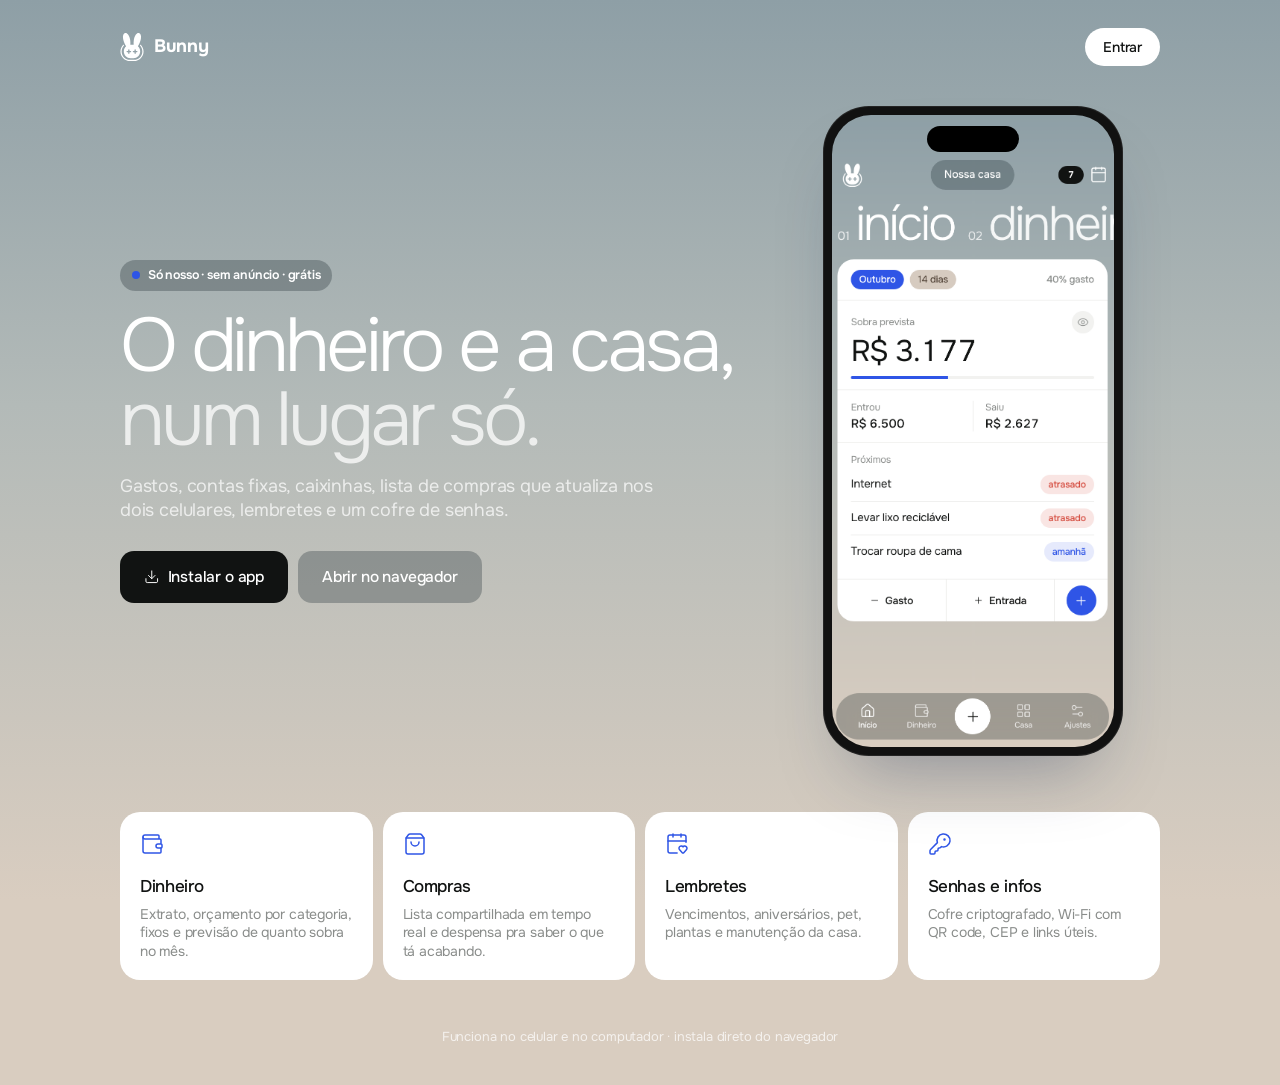
==== public/index.html @ 48e1f811 "Configura publicação na Cloudflare (pasta public + wrangler) Co-Authored-By: Claude Opus 5.5 <norepl" ====
<!doctype html>
<html lang="pt-BR">
<head>
  <meta charset="utf-8">
  <meta name="viewport" content="width=device-width, initial-scale=1, viewport-fit=cover">
  <meta name="theme-color" content="#f5f6f8">
  <title>Bunny · finanças e casa</title>
  <meta name="description" content="O app da nossa casa: dinheiro, compras, lembretes e senhas num lugar só.">
  <link rel="manifest" href="/manifest.json">
  <link rel="icon" href="/icons/favicon.svg" type="image/svg+xml">
  <link rel="apple-touch-icon" href="/icons/apple-touch-icon.png">
  <link rel="preload" href="/fonts/onest-latin-wght-normal.woff2" as="font" type="font/woff2" crossorigin>
  <script>if (matchMedia("(display-mode: standalone)").matches || navigator.standalone) location.replace("/app/");</script>
  <script src="/prefs.js"></script>
  <link rel="stylesheet" href="/app/style.css">
  <style>
    .wrap { max-width: 1080px; margin: 0 auto; padding: calc(var(--safe-t) + 18px) 20px 40px; }
    .bar-top { display: flex; align-items: center; justify-content: space-between; margin-bottom: 40px; }
    .brand { display: flex; align-items: center; gap: 10px; font-weight: 700; font-size: 18px; letter-spacing: -0.02em; }
    .brand { color: var(--on-bg); } .brand .m { color: var(--logo); display: grid; }
    .brand svg { width: 24px; height: 28px; fill: currentColor; }
    .pill-link { padding: 10px 18px; border-radius: 999px; font-weight: 500; font-size: 14px; }
    .hero-l { display: grid; gap: 40px; align-items: center; }
    .eyebrow { display: inline-flex; gap: 8px; align-items: center; padding: 7px 12px; border-radius: 999px; font-size: 12.5px; font-weight: 600; margin-bottom: 18px; }
    .eyebrow { background: var(--glass) !important; color: var(--on-bg); } .eyebrow i { width: 8px; height: 8px; border-radius: 50%; background: var(--accent); }
    h1.title { font-size: clamp(44px, 7vw, 76px); line-height: 0.98; letter-spacing: -0.055em; margin: 0 0 18px; font-weight: 300; color: var(--on-bg); }
    h1.title em { font-style: normal; color: var(--on-bg); opacity: .75; }
    .glass { background: var(--surface); }
    
    .lead { font-size: 18px; color: var(--on-bg-muted); max-width: 30em; margin: 0 0 28px; }
    .ctas { display: flex; gap: 10px; flex-wrap: wrap; }
    .ctas .btn { width: auto; padding: 0 24px; height: 52px; font-size: 15.5px; }
    .how { margin-top: 18px; border-radius: var(--r); padding: 16px 18px; font-size: 14px; line-height: 1.55; max-width: 30em; }
    .how b { font-weight: 600; }
    .phone { width: min(300px, 76vw); aspect-ratio: 9 / 19.5; margin: 0 auto; border-radius: 46px; padding: 9px; background: #111; box-shadow: 0 40px 70px -30px rgba(20, 40, 80, .35), 0 0 0 1px rgba(255,255,255,.08) inset; position: relative; }
    .phone::before { content: ""; position: absolute; top: 20px; left: 50%; transform: translateX(-50%); width: 92px; height: 26px; border-radius: 20px; background: #000; z-index: 2; }
    .phone img { width: 100%; height: 100%; object-fit: cover; object-position: top; border-radius: 39px; display: block; background: var(--bg); }
    .feats { display: grid; gap: 10px; margin-top: 56px; }
    .feat { border-radius: var(--r); padding: 20px; } .feat h3 { font-weight: 500; }
    .feat .lucide { font-size: 24px; color: var(--accent-text); }
    .feat h3 { margin: 14px 0 6px; font-size: 17px; letter-spacing: -0.02em; }
    .feat p { margin: 0; color: var(--muted); font-size: 14px; }
    footer { margin-top: 48px; color: var(--on-bg-muted); font-size: 13px; text-align: center; }
    @media (min-width: 860px) {
      .hero-l { grid-template-columns: 1.25fr .75fr; }
      .feats { grid-template-columns: repeat(4, 1fr); }
      .wrap { padding-top: 28px; }
    }
  </style>
</head>
<body>
    <div class="wrap">
    <header class="bar-top">
      <div class="brand"><span class="m" id="lm"></span>Bunny</div>
      <a class="pill-link glass" href="/app/">Entrar</a>
    </header>

    <section class="hero-l">
      <div>
        <span class="eyebrow glass"><i></i>Só nosso · sem anúncio · grátis</span>
        <h1 class="title">O dinheiro e a casa,<br><em>num lugar só.</em></h1>
        <p class="lead">Gastos, contas fixas, caixinhas, lista de compras que atualiza nos dois celulares, lembretes e um cofre de senhas.</p>
        <div class="ctas">
          <button class="btn" id="install"><i data-lucide="download"></i> Instalar o app</button>
          <a class="btn ghost" href="/app/" style="background:var(--glass);color:var(--on-bg)">Abrir no navegador</a>
        </div>
        <div class="how glass" id="how" hidden></div>
      </div>
      <div class="phone"><img src="/icons/preview.png" alt="Tela inicial do app"></div>
    </section>

    <section class="feats">
      <div class="feat glass"><i data-lucide="wallet"></i><h3>Dinheiro</h3><p>Extrato, orçamento por categoria, fixos e previsão de quanto sobra no mês.</p></div>
      <div class="feat glass"><i data-lucide="shopping-bag"></i><h3>Compras</h3><p>Lista compartilhada em tempo real e despensa pra saber o que tá acabando.</p></div>
      <div class="feat glass"><i data-lucide="calendar-heart"></i><h3>Lembretes</h3><p>Vencimentos, aniversários, pet, plantas e manutenção da casa.</p></div>
      <div class="feat glass"><i data-lucide="key-round"></i><h3>Senhas e infos</h3><p>Cofre criptografado, Wi-Fi com QR code, CEP e links úteis.</p></div>
    </section>
    <footer>Funciona no celular e no computador · instala direto do navegador</footer>
  </div>

  <script src="/vendor/lucide.min.js"></script>
  <script>
    document.getElementById("lm").innerHTML = LOGO_SVG;
    lucide.createIcons({ icons: lucide.icons, attrs: { "stroke-width": 1.5 } });
    if ("serviceWorker" in navigator) navigator.serviceWorker.register("/sw.js", { scope: "/" }).catch(() => {});

    const ua = navigator.userAgent;
    const isIOS = /iphone|ipad|ipod/i.test(ua) || (navigator.platform === "MacIntel" && navigator.maxTouchPoints > 1);
    const isMacSafari = /Macintosh/.test(ua) && /Safari/.test(ua) && !/Chrome|Chromium|Edg/.test(ua) && !isIOS;
    const isFirefox = /Firefox/.test(ua);
    const how = document.getElementById("how");
    const btn = document.getElementById("install");
    let deferred = null;
    window.addEventListener("beforeinstallprompt", (e) => { e.preventDefault(); deferred = e; });
    window.addEventListener("appinstalled", () => { how.hidden = false; how.innerHTML = "<b>Pronto!</b> O Bunny já está instalado. Pode abrir pelo ícone."; });

    function showHow(html) { how.innerHTML = html; how.hidden = false; }
    btn.addEventListener("click", async () => {
      if (deferred) {
        deferred.prompt();
        const r = await deferred.userChoice;
        deferred = null;
        if (r.outcome === "accepted") return;
      }
      if (isIOS) showHow("<b>No iPhone:</b> abra este site no <b>Safari</b>, toque em <b>Compartilhar</b> (o quadrado com a seta) e depois em <b>Adicionar à Tela de Início</b>.");
      else if (isMacSafari) showHow("<b>No Mac (Safari):</b> menu <b>Arquivo › Adicionar ao Dock</b>.");
      else if (isFirefox) showHow("O Firefox não instala apps. Abra este site no <b>Chrome</b> ou no <b>Edge</b> e toque em Instalar.");
      else showHow("<b>No Chrome ou Edge:</b> clique no ícone de instalar na barra de endereço (ou menu <b>⋮ › Instalar Bunny</b>). No Android: menu <b>⋮ › Instalar app</b>.");
    });
  </script>
</body>
</html>
---- app/style.css ----
@font-face { font-family: "Onest"; font-style: normal; font-display: swap; font-weight: 100 900; src: url("/fonts/onest-latin-wght-normal.woff2") format("woff2"); unicode-range: U+0000-00FF, U+0131, U+0152-0153, U+02BB-02BC, U+02C6, U+02DA, U+02DC, U+0304, U+0308, U+0329, U+2000-206F, U+20AC, U+2122, U+2191, U+2193, U+2212, U+2215, U+FEFF, U+FFFD; }
@font-face { font-family: "Onest"; font-style: normal; font-display: swap; font-weight: 100 900; src: url("/fonts/onest-latin-ext-wght-normal.woff2") format("woff2"); unicode-range: U+0100-02BA, U+02BD-02C5, U+02C7-02CC, U+02CE-02D7, U+02DD-02FF, U+0304, U+0308, U+0329, U+1D00-1DBF, U+1E00-1E9F, U+1EF2-1EFF, U+2020, U+20A0-20AB, U+20AD-20C0, U+2113, U+2C60-2C7F, U+A720-A7FF; }

/* =========================================================
   Tokens — estilo "Salty mail": fundo degradê neutro, títulos
   grandes e finos, pílulas de vidro, cartões brancos limpos.
   ========================================================= */
:root {
  --accent: #2f55e6;
  --on-accent: #ffffff;
  --accent-soft: color-mix(in oklab, var(--accent) 12%, transparent);
  --accent-text: var(--accent);

  --bg-top: #8e9fa6;
  --bg-mid: #b3bab8;
  --bg-bot: #d9cdc0;
  --on-bg: #ffffff;
  --on-bg-muted: rgba(255, 255, 255, 0.72);
  --glass: rgba(38, 52, 58, 0.32);
  --glass-light: rgba(255, 255, 255, 0.28);

  --surface: #ffffff;
  --surface-2: #f2f2f0;
  --line: #ececea;
  --fg: #111312;
  --muted: #8a8d8b;
  --dim: #b9bcba;
  --ink: #111312;
  --on-ink: #ffffff;
  --pos: #2f8f5b;
  --neg: #d4473a;
  --warn: #b7791f;
  --tag-beige: #d6cbc0;
  --tag-green: #bfdcae;
  --blur: blur(18px) saturate(140%);

  --r: 22px;
  --r-sm: 14px;
  --side-w: 236px;
  --safe-b: env(safe-area-inset-bottom, 0px);
  --safe-t: env(safe-area-inset-top, 0px);
  color-scheme: light;
}
:root[data-theme="dark"] {
  --bg-top: #1d2427;
  --bg-mid: #22272a;
  --bg-bot: #2b2723;
  --glass: rgba(255, 255, 255, 0.10);
  --glass-light: rgba(255, 255, 255, 0.10);
  --surface: #191c1d;
  --surface-2: #232727;
  --line: #2a2e2f;
  --fg: #eef0ef;
  --muted: #8b908e;
  --dim: #5c615f;
  --ink: #eef0ef;
  --on-ink: #111312;
  --pos: #5fc98e;
  --neg: #f08377;
  --warn: #e9b65c;
  --tag-beige: #4a423b;
  --tag-green: #33472b;
  --accent-text: color-mix(in oklab, var(--accent) 65%, #fff);
  color-scheme: dark;
}
:root[data-bg="plain"] { --bg-top: #eeeeec; --bg-mid: #eeeeec; --bg-bot: #eeeeec; --on-bg: #111312; --on-bg-muted: #8a8d8b; --glass: rgba(17, 19, 18, 0.07); --glass-light: rgba(17, 19, 18, 0.06); }
:root[data-bg="plain"][data-theme="dark"] { --bg-top: #121414; --bg-mid: #121414; --bg-bot: #121414; --on-bg: #eef0ef; --on-bg-muted: #8b908e; --glass: rgba(255,255,255,.08); --glass-light: rgba(255,255,255,.08); }
:root[data-bg="photo"] { --surface: rgba(255, 255, 255, 0.84); }
:root[data-bg="photo"][data-theme="dark"] { --surface: rgba(25, 28, 29, 0.8); }

/* ================= Base ================= */
* { box-sizing: border-box; -webkit-tap-highlight-color: transparent; }
html { background: var(--bg-bot); }
body {
  margin: 0; color: var(--fg); background: transparent;
  font-family: "Onest", system-ui, -apple-system, "Segoe UI", Roboto, sans-serif;
  font-size: 15px; line-height: 1.32; letter-spacing: -0.012em; -webkit-font-smoothing: antialiased;
  min-height: 100dvh; overscroll-behavior-y: none;
}
body::before {
  content: ""; position: fixed; inset: 0; z-index: -1; pointer-events: none;
  background: linear-gradient(180deg, var(--bg-top) 0%, var(--bg-mid) 45%, var(--bg-bot) 100%);
}
:root[data-bg="photo"] body::before { background: linear-gradient(rgba(0,0,0,.08), rgba(0,0,0,.18)), var(--photo) center / cover no-repeat; }
:root[data-bg="photo"][data-theme="dark"] body::before { background: linear-gradient(rgba(0,0,0,.4), rgba(0,0,0,.55)), var(--photo) center / cover no-repeat; }
button, input, select, textarea { font: inherit; color: inherit; letter-spacing: inherit; }
button { cursor: pointer; border: 0; background: none; padding: 0; }
a { color: inherit; text-decoration: none; }
svg.lucide { stroke-width: 1.5; width: 1em; height: 1em; flex: none; }
.big, .v, .val, .amt, .when b, .day b { font-variant-numeric: tabular-nums; }

#app { max-width: 560px; margin: 0 auto; padding: calc(var(--safe-t) + 12px) 14px calc(var(--safe-b) + 100px); }
.glass-el { background: var(--glass); -webkit-backdrop-filter: var(--blur); backdrop-filter: var(--blur); color: var(--on-bg); }

/* ================= Topo ================= */
.top { display: grid; grid-template-columns: 44px 1fr 44px; align-items: center; gap: 8px; min-height: 44px; margin: 0 0 14px; }
.top .pill { justify-self: center; }
.top #topAct { display: flex; justify-content: flex-end; gap: 6px; }
.round { width: 40px; height: 40px; border-radius: 50%; display: grid; place-items: center; font-size: 18px; background: var(--glass); color: var(--on-bg); -webkit-backdrop-filter: var(--blur); backdrop-filter: var(--blur); }
.round.ink { background: var(--ink); color: var(--on-ink); width: auto; min-width: 40px; height: 34px; border-radius: 999px; padding: 0 12px; font-size: 17px; }
.pill { display: inline-flex; align-items: center; gap: 6px; height: 40px; padding: 0 18px; border-radius: 999px; background: var(--glass); color: var(--on-bg); -webkit-backdrop-filter: var(--blur); backdrop-filter: var(--blur); font-size: 14.5px; font-weight: 500; white-space: nowrap; max-width: 60vw; overflow: hidden; text-overflow: ellipsis; }
.logo-btn { width: 40px; height: 40px; display: grid; place-items: center; color: var(--logo); }
.logo-btn svg { width: 26px; height: 31px; fill: currentColor; }
:root { --logo: #fff; }
:root[data-bg="plain"] { --logo: var(--fg); }
:root[data-logo="ink"] { --logo: #111312; }
:root[data-logo="accent"] { --logo: var(--accent); }
.count-pill { display: inline-flex; align-items: center; gap: 8px; color: var(--on-bg); }
.count-pill b { background: #111312; color: #fff; font-size: 12.5px; font-weight: 600; height: 24px; min-width: 34px; padding: 0 8px; border-radius: 999px; display: grid; place-items: center; }
.count-pill .lucide { font-size: 24px; }

/* título gigante "01 início" com o próximo espiando */
.mega-row { position: relative; display: flex; align-items: baseline; gap: 18px; margin: 4px -14px 16px; padding: 0 14px; overflow: hidden; white-space: nowrap; color: var(--on-bg); }
.mega { display: inline-flex; align-items: baseline; gap: 8px; font-size: 64px; font-weight: 300; letter-spacing: -0.05em; line-height: 0.95; margin: 0; }
.mega small { font-size: 16px; font-weight: 400; letter-spacing: 0; opacity: .85; }
.mega.next { opacity: .9; }

/* ================= Cartão principal (seções separadas por linha) ================= */
.sheet-card, .hero-card { background: var(--surface); border-radius: var(--r); overflow: hidden; margin-bottom: 12px; color: var(--fg); -webkit-backdrop-filter: var(--blur); backdrop-filter: var(--blur); }
.sec { padding: 14px 18px; }
.sec + .sec { border-top: 1px solid var(--line); }
.sec.row-sec { display: flex; align-items: center; gap: 8px; }
.sec .right { margin-left: auto; font-size: 13px; font-weight: 500; }
.lbl { font-size: 13px; color: var(--muted); margin-bottom: 3px; display: flex; align-items: center; gap: 6px; }
.val { font-size: 16px; font-weight: 500; }
.sec .big, .hero-card .big { font-size: 40px; font-weight: 400; letter-spacing: -0.045em; line-height: 1.05; }
.two { display: grid; grid-template-columns: 1fr 1fr; }
.two > div + div { border-left: 1px solid var(--line); padding-left: 16px; }
.card-foot { display: flex; align-items: center; border-top: 1px solid var(--line); }
.card-foot button, .card-foot a { flex: 1; height: 56px; display: flex; align-items: center; justify-content: center; gap: 7px; font-size: 14px; font-weight: 500; }
.card-foot > * + * { border-left: 1px solid var(--line); }
.card-foot .go { flex: 0 0 72px; }
.card-foot .go span { width: 40px; height: 40px; border-radius: 50%; background: var(--accent); color: var(--on-accent); display: grid; place-items: center; font-size: 19px; }

/* compat: hero-card antigo vira cartão branco */
.hero-card { padding: 16px 18px; }
.hc-top { display: flex; align-items: center; justify-content: space-between; font-size: 13px; color: var(--muted); }
.hero-card .big { margin: 4px 0 12px; }
.hc-pills { display: flex; gap: 6px; flex-wrap: wrap; }
.hc-pills span, .tag { display: inline-flex; align-items: center; gap: 5px; height: 26px; padding: 0 11px; border-radius: 999px; font-size: 13px; font-weight: 500; background: var(--surface-2); color: var(--fg); white-space: nowrap; }
.tag.blue { background: var(--accent); color: var(--on-accent); }
.tag.beige { background: var(--tag-beige); color: #fff; }
:root[data-theme="dark"] .tag.beige { color: var(--fg); }
.tag.green { background: var(--tag-green); color: #1f3a17; }
:root[data-theme="dark"] .tag.green { color: var(--fg); }
.hc-bar, .meter { height: 4px; border-radius: 4px; background: var(--surface-2); overflow: hidden; margin-top: 12px; }
.hc-bar i, .meter i { display: block; height: 100%; background: var(--accent); }
.hc-foot { display: flex; justify-content: space-between; font-size: 12.5px; color: var(--muted); margin-top: 6px; }
.eye { width: 30px; height: 30px; border-radius: 50%; display: inline-grid; place-items: center; color: var(--muted); font-size: 16px; background: var(--surface-2); }

/* meses como os dias do calendário da referência */
.days { display: flex; gap: 8px; overflow-x: auto; margin: 0 -14px 16px; padding: 6px 14px; scrollbar-width: none; align-items: center; }
.days::-webkit-scrollbar { display: none; }
.day { flex: none; width: 66px; height: 72px; border-radius: 16px; background: var(--surface); display: flex; flex-direction: column; align-items: center; justify-content: center; gap: 2px; color: var(--fg); }
.day b { font-size: 22px; font-weight: 400; letter-spacing: -0.03em; line-height: 1; }
.day small { font-size: 12px; color: var(--muted); }
.day.on { width: 76px; height: 86px; position: relative; }
.day.on::after { content: ""; position: absolute; bottom: 10px; width: 22px; height: 3px; border-radius: 3px; background: var(--accent); }

/* ================= Listas ================= */
.section-title { font-size: 15px; color: var(--on-bg); margin: 20px 6px 8px; font-weight: 400; display: flex; justify-content: space-between; align-items: center; gap: 10px; }
.section-title:first-child { margin-top: 0; }
.section-title span { font-weight: 400; color: var(--on-bg-muted); font-size: 13px; }
.list, .card { background: var(--surface); border-radius: var(--r); overflow: hidden; -webkit-backdrop-filter: var(--blur); backdrop-filter: var(--blur); }
.card { padding: 14px 18px; position: relative; }
.card + .card { margin-top: 8px; }
.card .row { padding-left: 0; padding-right: 0; }
.card-head { display: flex; justify-content: space-between; align-items: center; font-size: 13px; color: var(--muted); margin-bottom: 2px; }
.card-head a { color: var(--accent-text); font-weight: 500; }
.badge { min-width: 22px; height: 22px; padding: 0 7px; border-radius: 999px; background: #111312; color: #fff; display: inline-grid; place-items: center; font-size: 11.5px; font-weight: 600; }
.row { display: flex; align-items: center; gap: 12px; padding: 12px 18px; min-height: 54px; }
.row + .row { border-top: 1px solid var(--line); }
.row .ic { width: 24px; display: grid; place-items: center; font-size: 19px; flex: none; color: var(--muted); }
.row .ic.acc { color: var(--accent-text); }
.row .main { flex: 1; min-width: 0; }
.row .t { font-size: 15px; font-weight: 400; overflow: hidden; text-overflow: ellipsis; white-space: nowrap; }
.row .s { font-size: 12.5px; color: var(--muted); margin-top: 1px; overflow: hidden; text-overflow: ellipsis; white-space: nowrap; }
.row .v { font-weight: 500; text-align: right; white-space: nowrap; font-size: 15px; }
.row .v small { display: block; font-size: 11px; color: var(--muted); font-weight: 400; }
.row.done .t { text-decoration: line-through; color: var(--dim); }
.row > .muted { color: var(--dim); }
.datechip { font-size: 12.5px; font-weight: 500; height: 26px; display: inline-grid; place-items: center; padding: 0 11px; border-radius: 999px; background: var(--surface-2); color: var(--muted); white-space: nowrap; }
.datechip.late { background: color-mix(in oklab, var(--neg) 14%, transparent); color: var(--neg); }
.datechip.soon { background: var(--accent-soft); color: var(--accent-text); }
.pos { color: var(--pos); }
.neg { color: var(--neg); }
.warn { color: var(--warn); }
.muted { color: var(--muted); }
.empty { color: var(--muted); text-align: center; padding: 24px 18px; font-size: 14px; }
.add-row { display: flex; align-items: center; justify-content: space-between; width: 100%; border: 1.5px dashed color-mix(in oklab, var(--on-bg) 55%, transparent); border-radius: var(--r); padding: 15px 18px; margin-top: 10px; color: var(--on-bg); font-size: 15px; }
.add-row .lucide { font-size: 18px; }
.check { width: 24px; height: 24px; border-radius: 50%; border: 1.5px solid var(--dim); display: grid; place-items: center; flex: none; font-size: 14px; color: transparent; }
.check.on { background: var(--accent); border-color: var(--accent); color: var(--on-accent); }
.icon-btn { width: 34px; height: 34px; border-radius: 50%; display: grid; place-items: center; font-size: 16px; flex: none; color: var(--muted); border: 1px solid var(--line); }
.bar { height: 4px; background: var(--surface-2); border-radius: 4px; overflow: hidden; margin-top: 10px; }
.bar i { display: block; height: 100%; background: var(--accent); }
.bar i.over { background: var(--neg); }
.pic { font-size: 21px; color: var(--accent-text); width: 26px; display: grid; place-items: center; flex: none; }
.person { display: flex; align-items: center; gap: 12px; }
.person .main { flex: 1; min-width: 0; }
.person .t { font-size: 15px; }
.person .s { font-size: 12.5px; color: var(--muted); }
.hint { font-size: 12.5px; color: var(--on-bg-muted); margin: 8px 6px 0; }

/* abas: pílulas sobre o fundo */
.chips, .tabs-top { display: flex; gap: 6px; overflow-x: auto; margin: 0 -14px 12px; padding: 2px 14px; scrollbar-width: none; }
.chips::-webkit-scrollbar, .tabs-top::-webkit-scrollbar { display: none; }
.chip, .tabs-top button { flex: none; height: 34px; padding: 0 15px; border-radius: 999px; font-size: 14px; font-weight: 500; color: var(--on-bg); background: var(--glass-light); -webkit-backdrop-filter: var(--blur); backdrop-filter: var(--blur); white-space: nowrap; }
.chip.on, .tabs-top button.on { background: var(--surface); color: var(--fg); }
.small-chip { height: 28px; padding: 0 12px; border-radius: 999px; font-size: 13px; font-weight: 500; background: var(--surface-2); white-space: nowrap; }
.small-chip.on { background: var(--accent); color: var(--on-accent); }
.seg { display: flex; background: var(--surface-2); border-radius: 999px; padding: 3px; gap: 3px; }
.seg button { flex: 1; height: 40px; border-radius: 999px; color: var(--muted); font-size: 14px; font-weight: 500; }
.seg button.on { background: var(--surface); color: var(--fg); box-shadow: 0 1px 3px rgba(0, 0, 0, 0.1); }
.list .seg, .card .seg { margin: 0; }

/* grade da Casa: quadradinhos brancos como os dias */
.tiles3 { display: grid; grid-template-columns: repeat(3, 1fr); gap: 8px; }
.tile { background: var(--surface); border-radius: 18px; padding: 18px 6px 14px; display: flex; flex-direction: column; align-items: center; gap: 9px; font-size: 13.5px; position: relative; color: var(--fg); -webkit-backdrop-filter: var(--blur); backdrop-filter: var(--blur); }
.tile .lucide { font-size: 26px; stroke-width: 1.4; }
.tile .count { position: absolute; top: 9px; right: 9px; min-width: 22px; height: 20px; padding: 0 6px; border-radius: 999px; background: #111312; color: #fff; font-size: 11px; font-weight: 600; display: grid; place-items: center; }
.tile .dots { position: absolute; top: 9px; display: flex; gap: 3px; }

/* caixinhas */
.box-row { padding: 16px 18px; }
.box-row + .box-row { border-top: 1px solid var(--line); }
.box-row .top-line { display: flex; align-items: baseline; justify-content: space-between; gap: 10px; }
.box-row .name { font-size: 15px; }
.box-row .amt { font-size: 22px; font-weight: 400; letter-spacing: -0.03em; }
.box-row .sub { font-size: 12.5px; color: var(--muted); }
.box-row .acts { display: flex; gap: 6px; margin-top: 12px; }
.box-row .acts button { height: 32px; padding: 0 14px; border-radius: 999px; font-size: 13px; font-weight: 500; border: 1px solid var(--line); }
.box-row .acts button.pri { background: var(--accent); color: var(--on-accent); border-color: var(--accent); }

/* notas */
.note-card { background: var(--surface); border-radius: var(--r); padding: 16px 18px; margin-bottom: 8px; }
.note-card p { margin: 0 0 10px; white-space: pre-wrap; font-size: 15.5px; line-height: 1.45; }
.note-card footer { display: flex; justify-content: space-between; align-items: center; color: var(--muted); font-size: 12.5px; }

/* quadro / kanban */
.board { display: grid; }
.col-head, .kcol-head { display: flex; align-items: center; gap: 8px; justify-content: space-between; font-size: 15px; color: var(--on-bg); margin: 20px 6px 8px; }
.col-head a { color: var(--on-bg-muted); font-size: 13px; }
.kcol-head { justify-content: flex-start; }
.kanban { display: grid; }
.kanban > div:first-child .kcol-head { margin-top: 0; }
.kcard { background: var(--surface); border-radius: var(--r-sm); padding: 13px 14px; display: flex; gap: 10px; align-items: flex-start; margin-bottom: 6px; cursor: pointer; }
.kcard .t { font-size: 15px; }
.kcard .s { font-size: 12.5px; color: var(--muted); margin-top: 2px; }
.kcard.done .t { text-decoration: line-through; color: var(--dim); }
.kempty { font-size: 13px; color: var(--on-bg-muted); padding: 4px 6px 10px; }
.kanban > div.over { outline: 2px dashed var(--on-bg); outline-offset: 2px; border-radius: var(--r); }

/* ================= Navegação ================= */
.nav {
  position: fixed; z-index: 10; left: 50%; transform: translateX(-50%); bottom: calc(var(--safe-b) + 10px);
  width: min(400px, calc(100% - 24px)); height: 62px; border-radius: 999px; padding: 0 6px;
  display: grid; grid-template-columns: 1fr 1fr 64px 1fr 1fr; align-items: center;
  background: var(--glass); -webkit-backdrop-filter: var(--blur); backdrop-filter: var(--blur);
}
.nav a { display: flex; flex-direction: column; align-items: center; gap: 2px; font-size: 10.5px; font-weight: 500; color: var(--on-bg-muted); }
.nav a .lucide { font-size: 21px; }
.nav a.on { color: var(--on-bg); }
.nav .fab { width: 48px; height: 48px; border-radius: 50%; margin: 0 auto; display: grid; place-items: center; font-size: 21px; background: #fff; color: #111312; }
:root[data-theme="dark"] .nav .fab { background: var(--fg); }
.nav[hidden], .side[hidden] { display: none !important; }
.side { display: none; }

/* ================= Formulários / gaveta ================= */
.field { display: block; margin-bottom: 12px; }
.field span { display: block; font-size: 13px; color: var(--muted); margin: 0 4px 6px; }
.input, .field input, .field select, .field textarea { width: 100%; background: var(--surface-2); border: 1.5px solid transparent; border-radius: var(--r-sm); padding: 13px 14px; font-size: 16px; outline: none; appearance: none; }
.field textarea { min-height: 88px; resize: vertical; }
.input:focus, .field input:focus, .field select:focus, .field textarea:focus { border-color: var(--accent); background: var(--surface); }
.quick-add { display: flex; gap: 8px; margin-bottom: 10px; }
.quick-add .input { background: var(--surface); flex: 1; border-radius: 999px; padding-left: 18px; }
.quick-add .round { width: 48px; height: 48px; background: var(--ink); color: var(--on-ink); flex: none; }
.toggle { display: flex; align-items: center; justify-content: space-between; gap: 12px; padding: 13px 18px; font-size: 15px; }
.list .toggle + .toggle { border-top: 1px solid var(--line); }
.sheet .toggle { background: var(--surface-2); border-radius: var(--r-sm); margin-bottom: 12px; padding: 13px 14px; }
.switch { appearance: none; width: 44px; height: 26px; border-radius: 999px; background: var(--dim); position: relative; transition: 0.2s; flex: none; cursor: pointer; margin: 0; }
.switch::after { content: ""; position: absolute; top: 3px; left: 3px; width: 20px; height: 20px; border-radius: 50%; background: #fff; transition: 0.2s; box-shadow: 0 1px 3px rgba(0, 0, 0, 0.2); }
.switch:checked { background: var(--accent); }
.switch:checked::after { transform: translateX(18px); }
.btn { height: 52px; border-radius: 999px; background: var(--ink); color: var(--on-ink); font-weight: 500; font-size: 15.5px; width: 100%; display: inline-flex; align-items: center; justify-content: center; gap: 8px; }
.btn.acc { background: var(--accent); color: var(--on-accent); }
.btn.ghost { background: var(--surface-2); color: var(--fg); }
.btn.danger { background: transparent; color: var(--neg); }
.btn:disabled { opacity: 0.6; }

.scrim { position: fixed; inset: 0; background: rgba(20, 26, 28, 0.35); z-index: 20; opacity: 0; transition: opacity 0.2s; }
.scrim.show { opacity: 1; }
.sheet { position: fixed; left: 0; right: 0; bottom: 0; z-index: 21; max-width: 560px; margin: 0 auto; background: var(--surface); border-radius: 28px 28px 0 0; padding: 10px 16px calc(var(--safe-b) + 18px); max-height: 92dvh; overflow-y: auto; transform: translateY(100%); transition: transform 0.26s cubic-bezier(0.2, 0.8, 0.2, 1); }
:root[data-bg="photo"] .sheet { background: var(--surface); }
.sheet.show { transform: none; }
.sheet .grab { width: 40px; height: 4px; border-radius: 4px; background: var(--line); margin: 0 auto 14px; }
.sheet h2 { font-size: 22px; font-weight: 400; margin: 0 4px 16px; letter-spacing: -0.03em; }
.sheet .actions { display: grid; gap: 8px; margin-top: 18px; }
.sheet .list { background: var(--surface-2); }
.sheet-grid { display: grid; grid-template-columns: repeat(3, 1fr); gap: 8px; }
.sheet-grid button { background: var(--surface-2); border-radius: 18px; padding: 16px 6px 14px; display: flex; flex-direction: column; align-items: center; gap: 8px; font-size: 13.5px; }
.sheet-grid .lucide { font-size: 22px; }

.toast { position: fixed; left: 50%; bottom: calc(var(--safe-b) + 86px); transform: translateX(-50%) translateY(16px); background: #111312; color: #fff; padding: 10px 16px; border-radius: 999px; font-size: 14px; opacity: 0; transition: 0.2s; z-index: 40; white-space: nowrap; pointer-events: none; }
.toast.show { opacity: 1; transform: translateX(-50%); }

.swatches { display: flex; gap: 10px; flex-wrap: wrap; padding: 14px 18px; }
.swatch { width: 32px; height: 32px; border-radius: 50%; outline: 2px solid transparent; outline-offset: 3px; }
.swatch.on { outline-color: var(--fg); }
.bg-opts { display: grid; grid-template-columns: repeat(3, 1fr); gap: 8px; padding: 12px; }
.bg-opt { border-radius: var(--r-sm); border: 1.5px solid var(--line); padding: 8px; font-size: 13px; text-align: center; }
.bg-opt i { display: block; height: 56px; border-radius: 9px; margin-bottom: 6px; background: var(--surface-2) center / cover; }
.bg-opt.on { border-color: var(--accent); color: var(--accent-text); }

/* ================= Login ================= */
.auth { min-height: calc(100dvh - 60px); display: flex; flex-direction: column; justify-content: center; max-width: 400px; margin: 0 auto; color: var(--on-bg); }
.auth .logo { color: var(--logo); margin-bottom: 14px; }
.auth .logo svg { width: 46px; height: 54px; fill: currentColor; }
.auth .logo .lucide { font-size: 40px; }
.auth h1 { font-size: 56px; font-weight: 300; margin: 0 0 6px; letter-spacing: -0.05em; line-height: 1; }
.auth p { color: var(--on-bg-muted); margin: 0 0 24px; }
.auth form { background: var(--surface); border-radius: var(--r); padding: 18px; color: var(--fg); }
.auth .btn { margin-top: 4px; }
.link-btn { color: var(--on-bg); font-size: 14px; margin-top: 16px; text-align: center; width: 100%; font-weight: 500; }
.link-btn.muted { color: var(--on-bg-muted); }

.code { font-family: ui-monospace, "SF Mono", Menlo, monospace; letter-spacing: 0.16em; font-size: 26px; font-weight: 500; }
.qr { background: #fff; border-radius: 16px; padding: 14px; width: 210px; margin: 0 auto 8px; }
.qr svg { width: 100%; height: auto; display: block; }
.secret { font-family: ui-monospace, "SF Mono", Menlo, monospace; }
.center { text-align: center; }
.spin { animation: spin 1s linear infinite; }
@keyframes spin { to { transform: rotate(360deg); } }
.loading { display: grid; place-items: center; min-height: 50dvh; color: var(--on-bg); font-size: 26px; }
.offline { display: inline-flex; gap: 6px; align-items: center; font-size: 12.5px; color: var(--on-bg); margin-bottom: 10px; }

:root[data-private="on"] :is(.big, .val, .money, .amt),
:root[data-private="on"] #app:is([data-route="financas"], [data-route="fixos"], [data-route="caixinhas"], [data-route="desejos"]) .row .v { filter: blur(8px); }

#app > * { animation: rise 0.28s cubic-bezier(0.2, 0.8, 0.2, 1) both; }
@keyframes rise { from { opacity: 0; transform: translateY(4px); } }
@media (prefers-reduced-motion: reduce) { #app > * { animation: none; } }
@media (max-width: 979px) { .desk-only { display: none !important; } }
@media (max-width: 370px) { .mega { font-size: 54px; } .sec .big { font-size: 34px; } }

/* ================= PC ================= */
@media (min-width: 980px) {
  .nav { display: none !important; }
  .side { display: flex; flex-direction: column; position: fixed; left: 14px; top: 14px; bottom: 14px; width: calc(var(--side-w) - 14px); z-index: 10; padding: 18px 12px; border-radius: 26px; background: var(--glass); -webkit-backdrop-filter: var(--blur); backdrop-filter: var(--blur); color: var(--on-bg); overflow-y: auto; }
  .side .brand { display: flex; align-items: center; gap: 10px; font-weight: 500; font-size: 17px; padding: 0 8px; margin-bottom: 18px; }
  .side .brand span { color: var(--logo); display: grid; }
  .side .brand svg { width: 22px; height: 26px; fill: currentColor; }
  .side .new { height: 40px; border-radius: 999px; background: #fff; color: #111312; font-weight: 500; font-size: 14px; display: flex; align-items: center; justify-content: center; gap: 6px; margin-bottom: 14px; }
  .side .grp { font-size: 12px; color: var(--on-bg-muted); padding: 0 10px; margin: 14px 0 4px; }
  .side a.it { display: flex; align-items: center; gap: 10px; height: 36px; padding: 0 10px; border-radius: 999px; font-size: 14px; color: var(--on-bg); opacity: .85; }
  .side a.it .lucide { font-size: 18px; }
  .side a.it:hover { background: var(--glass-light); opacity: 1; }
  .side a.it.on { background: var(--surface); color: var(--fg); opacity: 1; }
  .side .foot { margin-top: auto; padding-top: 14px; display: flex; align-items: center; gap: 10px; padding-left: 8px; }
  .side .foot .who { flex: 1; min-width: 0; font-size: 13.5px; }
  .side .foot .who small { display: block; color: var(--on-bg-muted); font-size: 12px; overflow: hidden; text-overflow: ellipsis; white-space: nowrap; }
  .theme-pill { display: flex; gap: 2px; background: var(--glass-light); border-radius: 999px; padding: 3px; }
  .theme-pill button { width: 30px; height: 30px; border-radius: 50%; display: grid; place-items: center; color: var(--on-bg); font-size: 15px; }
  .theme-pill button.on { background: var(--surface); color: var(--fg); }

  #app { max-width: none; margin: 0 0 0 var(--side-w); padding: 26px 40px 60px; }
  #app > * { max-width: 1160px; }
  #app[data-route]:not([data-route="home"]):not([data-route="tarefas"]) > * { max-width: 720px; }
  .top .round[data-a="back"] { visibility: hidden; }
  .mega { font-size: 84px; }
  .board { grid-template-columns: repeat(3, minmax(0, 1fr)); gap: 14px; align-items: start; }
  .board .col-head { margin-top: 0; }
  .home-wrap { display: grid; grid-template-columns: minmax(0, 1fr) minmax(0, 1fr); gap: 14px; align-items: start; }
  .home-wrap .board { grid-template-columns: 1fr; gap: 0; }
  .home-wrap .board .col + .col .col-head { margin-top: 18px; }
  .kanban { grid-template-columns: repeat(4, minmax(0, 1fr)); gap: 12px; align-items: start; }
  .kanban > div { background: var(--glass-light); -webkit-backdrop-filter: var(--blur); backdrop-filter: var(--blur); border-radius: var(--r); padding: 12px; min-height: 280px; }
  .kanban .kcol-head { margin: 2px 4px 10px; }
  .sheet { bottom: auto; top: 50%; left: 50%; right: auto; width: 480px; border-radius: 28px; max-height: 86dvh; transform: translate(-50%, -46%); opacity: 0; transition: 0.2s; }
  .sheet.show { transform: translate(-50%, -50%); opacity: 1; }
  .toast { bottom: 28px; left: calc(50% + var(--side-w) / 2); }
}
.top { grid-template-columns: 1fr auto 1fr; }
.top > :first-child { justify-self: start; }
.sec .row { padding: 9px 0; min-height: 44px; }
.sec .row + .row { border-top: 1px solid var(--line); }
/* cartões de vidro (opção) */
:root[data-hero="glass"] { --surface: rgba(255, 255, 255, 0.6); --line: rgba(17, 19, 18, 0.07); --surface-2: rgba(17, 19, 18, 0.05); }
:root[data-hero="glass"][data-theme="dark"] { --surface: rgba(30, 34, 36, 0.55); --line: rgba(255,255,255,.07); --surface-2: rgba(255,255,255,.06); }
:root[data-hero="glass"] .sheet { background: color-mix(in oklab, var(--bg-bot) 92%, #fff); }
:root[data-hero="glass"][data-theme="dark"] .sheet { background: #1c2022; }
.tag.beige { color: #5a4c40; }
.chip, .tabs-top button { background: var(--glass); }
.chip.on, .tabs-top button.on { background: var(--surface); }
#app > form .field span, #app > section .field span { color: var(--on-bg-muted); }
#app form.card .field span { color: var(--muted); }
@media (min-width: 980px) { .top .logo-btn { visibility: hidden; } }
/* título do topo menor */
.mega { font-size: 42px; gap: 6px; letter-spacing: -0.04em; }
.mega small { font-size: 13px; }
.mega-row { margin-bottom: 14px; gap: 14px; }
@media (max-width: 370px) { .mega { font-size: 38px; } }
@media (min-width: 980px) { .mega { font-size: 54px; } }

/* ===== raio único e consistente ===== */
:root { --r: 20px; --r-sm: 14px; }
.sheet-card, .hero-card, .list, .card, .note-card, .tile, .day, .kcard, .add-row, .bg-opt { border-radius: var(--r); }
.kcard, .bg-opt, .day, .sheet-grid button { border-radius: var(--r-sm); }
.day.on { border-radius: var(--r-sm); }
.tile { border-radius: var(--r-sm); }
.input, .field input, .field select, .field textarea { border-radius: var(--r-sm); }
.quick-add .input { border-radius: var(--r-sm); }
.quick-add .round { border-radius: var(--r-sm); }
.btn { border-radius: var(--r-sm); }
.seg { border-radius: var(--r-sm); }
.seg button { border-radius: 11px; }
.sheet { border-radius: 24px 24px 0 0; }
.card[style*="padding:6px"] { border-radius: var(--r); }
.card[style*="padding:6px"] .seg { border-radius: 14px; }
.box-row .acts button { border-radius: 10px; }
.card-foot .go span { border-radius: 12px; }

/* título do topo normal */
.page-title { font-size: 30px; font-weight: 500; letter-spacing: -0.03em; color: var(--on-bg); margin: 2px 4px 16px; line-height: 1.1; }
@media (min-width: 980px) { .page-title { font-size: 34px; } }
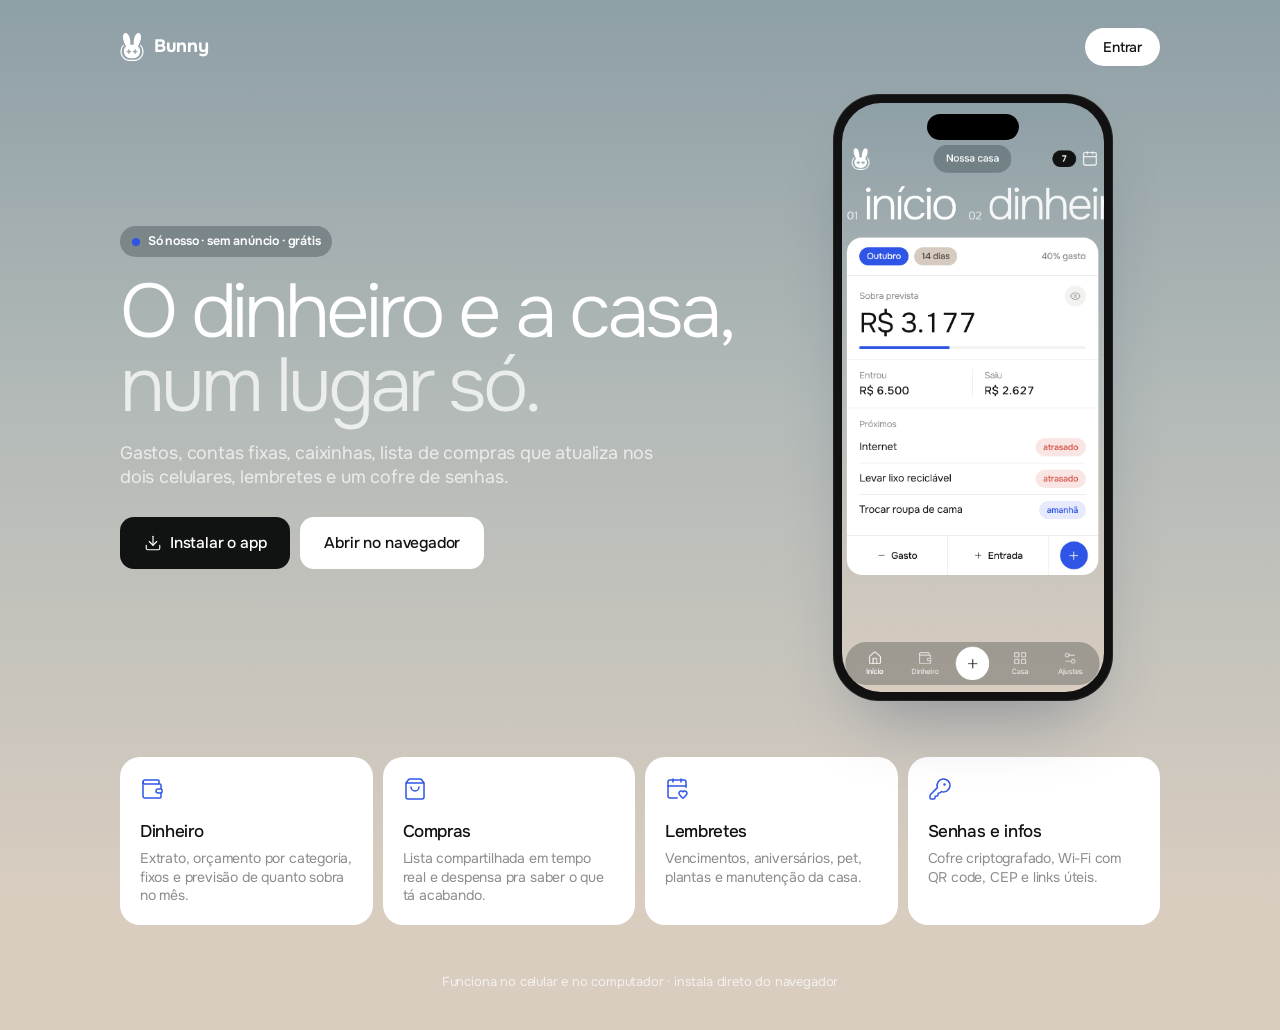
==== commit e1614111: "Revisão: página de instalar alinhada, atalhos de gasto/receita fixa, botões do formulário fixos Co-A" ====
--- a/public/index.html
+++ b/public/index.html
@@ -15,12 +15,12 @@
   <link rel="stylesheet" href="/app/style.css">
   <style>
     .wrap { max-width: 1080px; margin: 0 auto; padding: calc(var(--safe-t) + 18px) 20px 40px; }
-    .bar-top { display: flex; align-items: center; justify-content: space-between; margin-bottom: 40px; }
+    .bar-top { display: flex; align-items: center; justify-content: space-between; margin-bottom: 28px; }
     .brand { display: flex; align-items: center; gap: 10px; font-weight: 700; font-size: 18px; letter-spacing: -0.02em; }
     .brand { color: var(--on-bg); } .brand .m { color: var(--logo); display: grid; }
     .brand svg { width: 24px; height: 28px; fill: currentColor; }
     .pill-link { padding: 10px 18px; border-radius: 999px; font-weight: 500; font-size: 14px; }
-    .hero-l { display: grid; gap: 40px; align-items: center; }
+    .hero-l { display: grid; gap: 40px; align-items: start; }
     .eyebrow { display: inline-flex; gap: 8px; align-items: center; padding: 7px 12px; border-radius: 999px; font-size: 12.5px; font-weight: 600; margin-bottom: 18px; }
     .eyebrow { background: var(--glass) !important; color: var(--on-bg); } .eyebrow i { width: 8px; height: 8px; border-radius: 50%; background: var(--accent); }
     h1.title { font-size: clamp(44px, 7vw, 76px); line-height: 0.98; letter-spacing: -0.055em; margin: 0 0 18px; font-weight: 300; color: var(--on-bg); }
@@ -29,10 +29,10 @@
     
     .lead { font-size: 18px; color: var(--on-bg-muted); max-width: 30em; margin: 0 0 28px; }
     .ctas { display: flex; gap: 10px; flex-wrap: wrap; }
-    .ctas .btn { width: auto; padding: 0 24px; height: 52px; font-size: 15.5px; }
+    .ctas { align-items: center; } .ctas .btn { width: auto; padding: 0 24px; height: 52px; font-size: 15.5px; line-height: 1; } .ctas .btn svg { width: 18px; height: 18px; }
     .how { margin-top: 18px; border-radius: var(--r); padding: 16px 18px; font-size: 14px; line-height: 1.55; max-width: 30em; }
     .how b { font-weight: 600; }
-    .phone { width: min(300px, 76vw); aspect-ratio: 9 / 19.5; margin: 0 auto; border-radius: 46px; padding: 9px; background: #111; box-shadow: 0 40px 70px -30px rgba(20, 40, 80, .35), 0 0 0 1px rgba(255,255,255,.08) inset; position: relative; }
+    .phone { width: min(280px, 72vw, 46vh); aspect-ratio: 9 / 19.5; margin: 0 auto; border-radius: 46px; padding: 9px; background: #111; box-shadow: 0 40px 70px -30px rgba(20, 40, 80, .35), 0 0 0 1px rgba(255,255,255,.08) inset; position: relative; }
     .phone::before { content: ""; position: absolute; top: 20px; left: 50%; transform: translateX(-50%); width: 92px; height: 26px; border-radius: 20px; background: #000; z-index: 2; }
     .phone img { width: 100%; height: 100%; object-fit: cover; object-position: top; border-radius: 39px; display: block; background: var(--bg); }
     .feats { display: grid; gap: 10px; margin-top: 56px; }
@@ -42,7 +42,7 @@
     .feat p { margin: 0; color: var(--muted); font-size: 14px; }
     footer { margin-top: 48px; color: var(--on-bg-muted); font-size: 13px; text-align: center; }
     @media (min-width: 860px) {
-      .hero-l { grid-template-columns: 1.25fr .75fr; }
+      .hero-l { grid-template-columns: 1.25fr .75fr; align-items: center; min-height: min(560px, 70vh); }
       .feats { grid-template-columns: repeat(4, 1fr); }
       .wrap { padding-top: 28px; }
     }
@@ -62,7 +62,7 @@
         <p class="lead">Gastos, contas fixas, caixinhas, lista de compras que atualiza nos dois celulares, lembretes e um cofre de senhas.</p>
         <div class="ctas">
           <button class="btn" id="install"><i data-lucide="download"></i> Instalar o app</button>
-          <a class="btn ghost" href="/app/" style="background:var(--glass);color:var(--on-bg)">Abrir no navegador</a>
+          <a class="btn ghost" href="/app/" style="background:#fff;color:#111312">Abrir no navegador</a>
         </div>
         <div class="how glass" id="how" hidden></div>
       </div>
@@ -91,21 +91,30 @@
     const how = document.getElementById("how");
     const btn = document.getElementById("install");
     let deferred = null;
-    window.addEventListener("beforeinstallprompt", (e) => { e.preventDefault(); deferred = e; });
+    window.addEventListener("beforeinstallprompt", (e) => { e.preventDefault(); deferred = e; btn.classList.add("ready"); });
     window.addEventListener("appinstalled", () => { how.hidden = false; how.innerHTML = "<b>Pronto!</b> O Bunny já está instalado. Pode abrir pelo ícone."; });
 
     function showHow(html) { how.innerHTML = html; how.hidden = false; }
+    const isEdge = /Edg\//.test(ua);
+    const isAndroid = /Android/i.test(ua);
+    function guide() {
+      if (isIOS) return "<b>No iPhone:</b> abra este site no <b>Safari</b>, toque em <b>Compartilhar</b> (quadrado com a seta) e depois em <b>Adicionar à Tela de Início</b>.";
+      if (isMacSafari) return "<b>No Mac (Safari):</b> menu <b>Arquivo › Adicionar ao Dock</b>.";
+      if (isFirefox) return "O Firefox não instala apps. Abra este site no <b>Chrome</b> ou no <b>Edge</b>.";
+      if (isAndroid) return "<b>No Android:</b> toque nos <b>três pontinhos ⋮</b> do Chrome e em <b>Instalar app</b> (ou Adicionar à tela inicial).";
+      if (isEdge) return "<b>No Edge:</b> clique no ícone de app na barra de endereço (à direita) ou no menu <b>⋯ › Aplicativos › Instalar este site como aplicativo</b>.";
+      return "<b>No Chrome:</b> clique no ícone de instalar na barra de endereço (à direita) ou no menu <b>⋮ › Transmitir, salvar e compartilhar › Instalar página como app</b>.";
+    }
     btn.addEventListener("click", async () => {
+      if (!deferred) showHow(guide());
       if (deferred) {
-        deferred.prompt();
-        const r = await deferred.userChoice;
-        deferred = null;
-        if (r.outcome === "accepted") return;
+        const d = deferred; deferred = null;
+        try {
+          d.prompt();
+          const r = await d.userChoice;
+          if (r.outcome === "accepted") showHow("<b>Pronto!</b> O Bunny foi instalado. Abra pelo ícone.");
+        } catch (e) {}
       }
-      if (isIOS) showHow("<b>No iPhone:</b> abra este site no <b>Safari</b>, toque em <b>Compartilhar</b> (o quadrado com a seta) e depois em <b>Adicionar à Tela de Início</b>.");
-      else if (isMacSafari) showHow("<b>No Mac (Safari):</b> menu <b>Arquivo › Adicionar ao Dock</b>.");
-      else if (isFirefox) showHow("O Firefox não instala apps. Abra este site no <b>Chrome</b> ou no <b>Edge</b> e toque em Instalar.");
-      else showHow("<b>No Chrome ou Edge:</b> clique no ícone de instalar na barra de endereço (ou menu <b>⋮ › Instalar Bunny</b>). No Android: menu <b>⋮ › Instalar app</b>.");
     });
   </script>
 </body>
